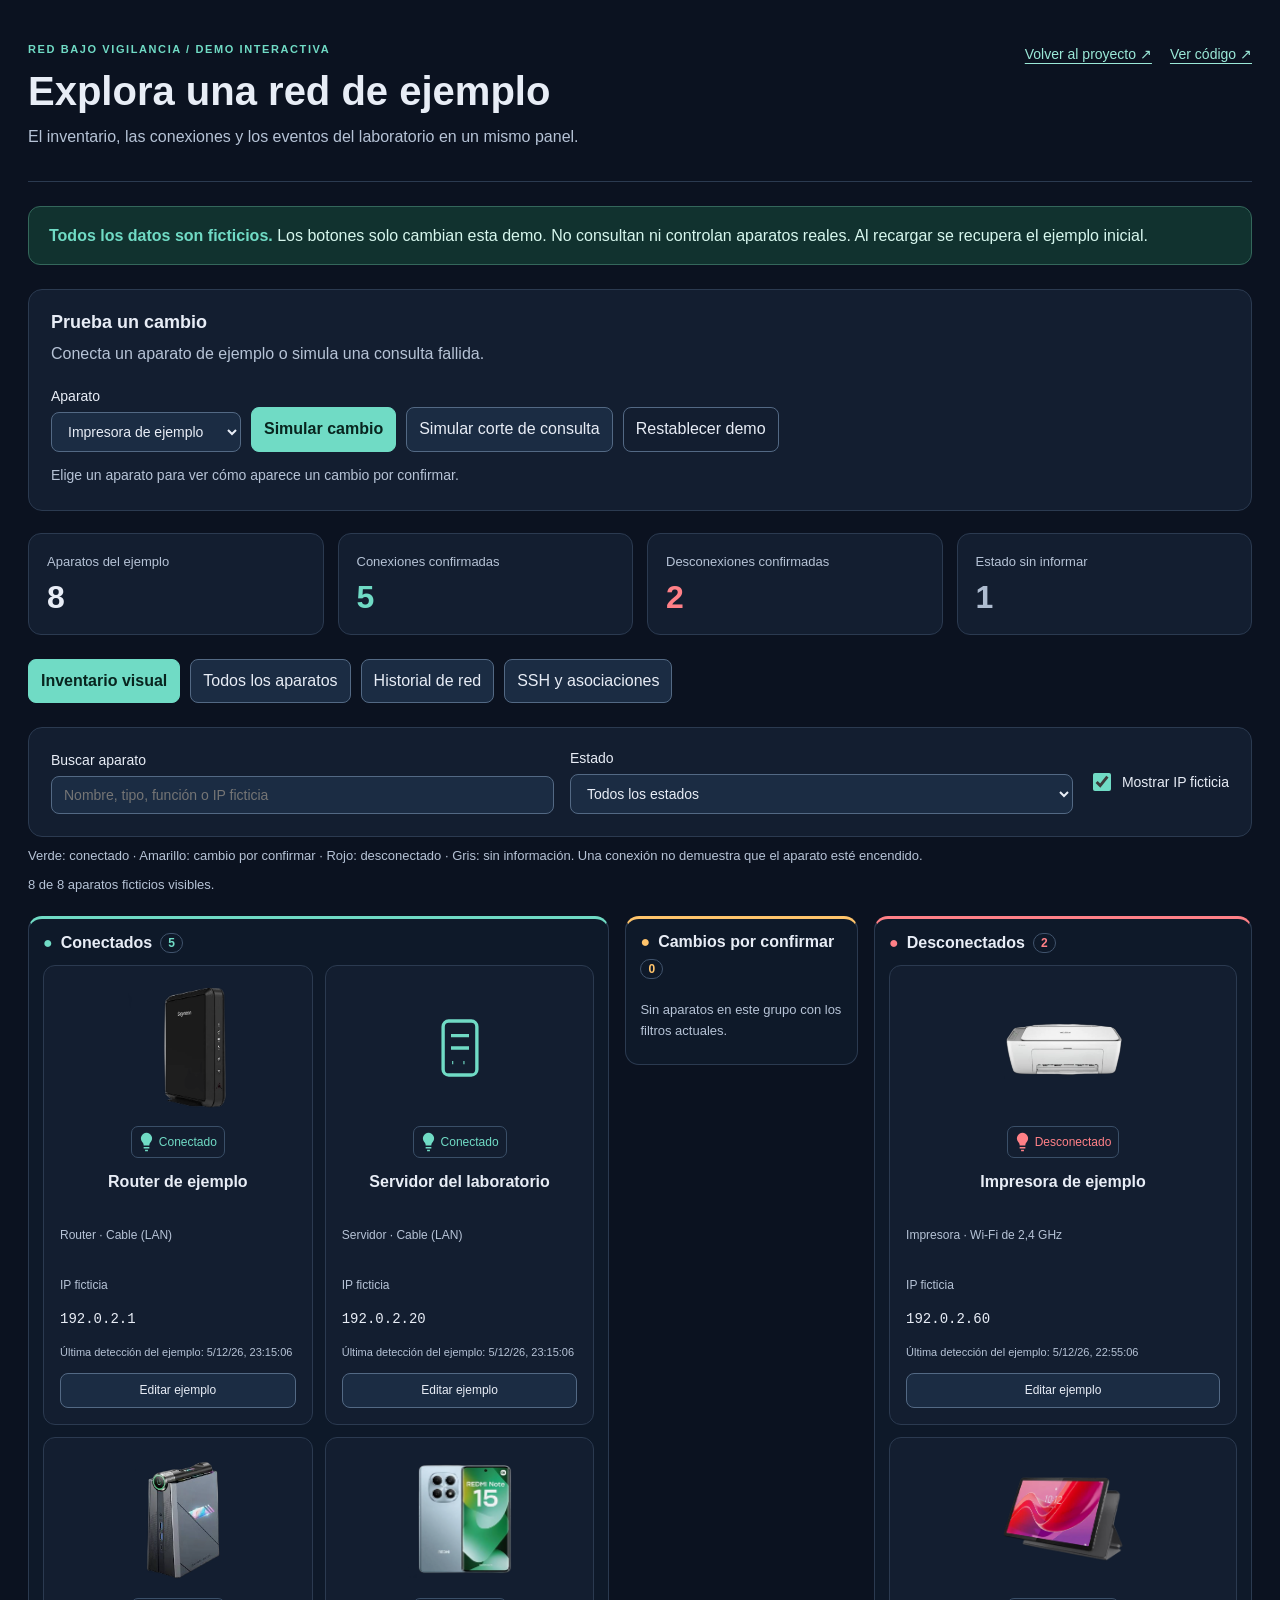
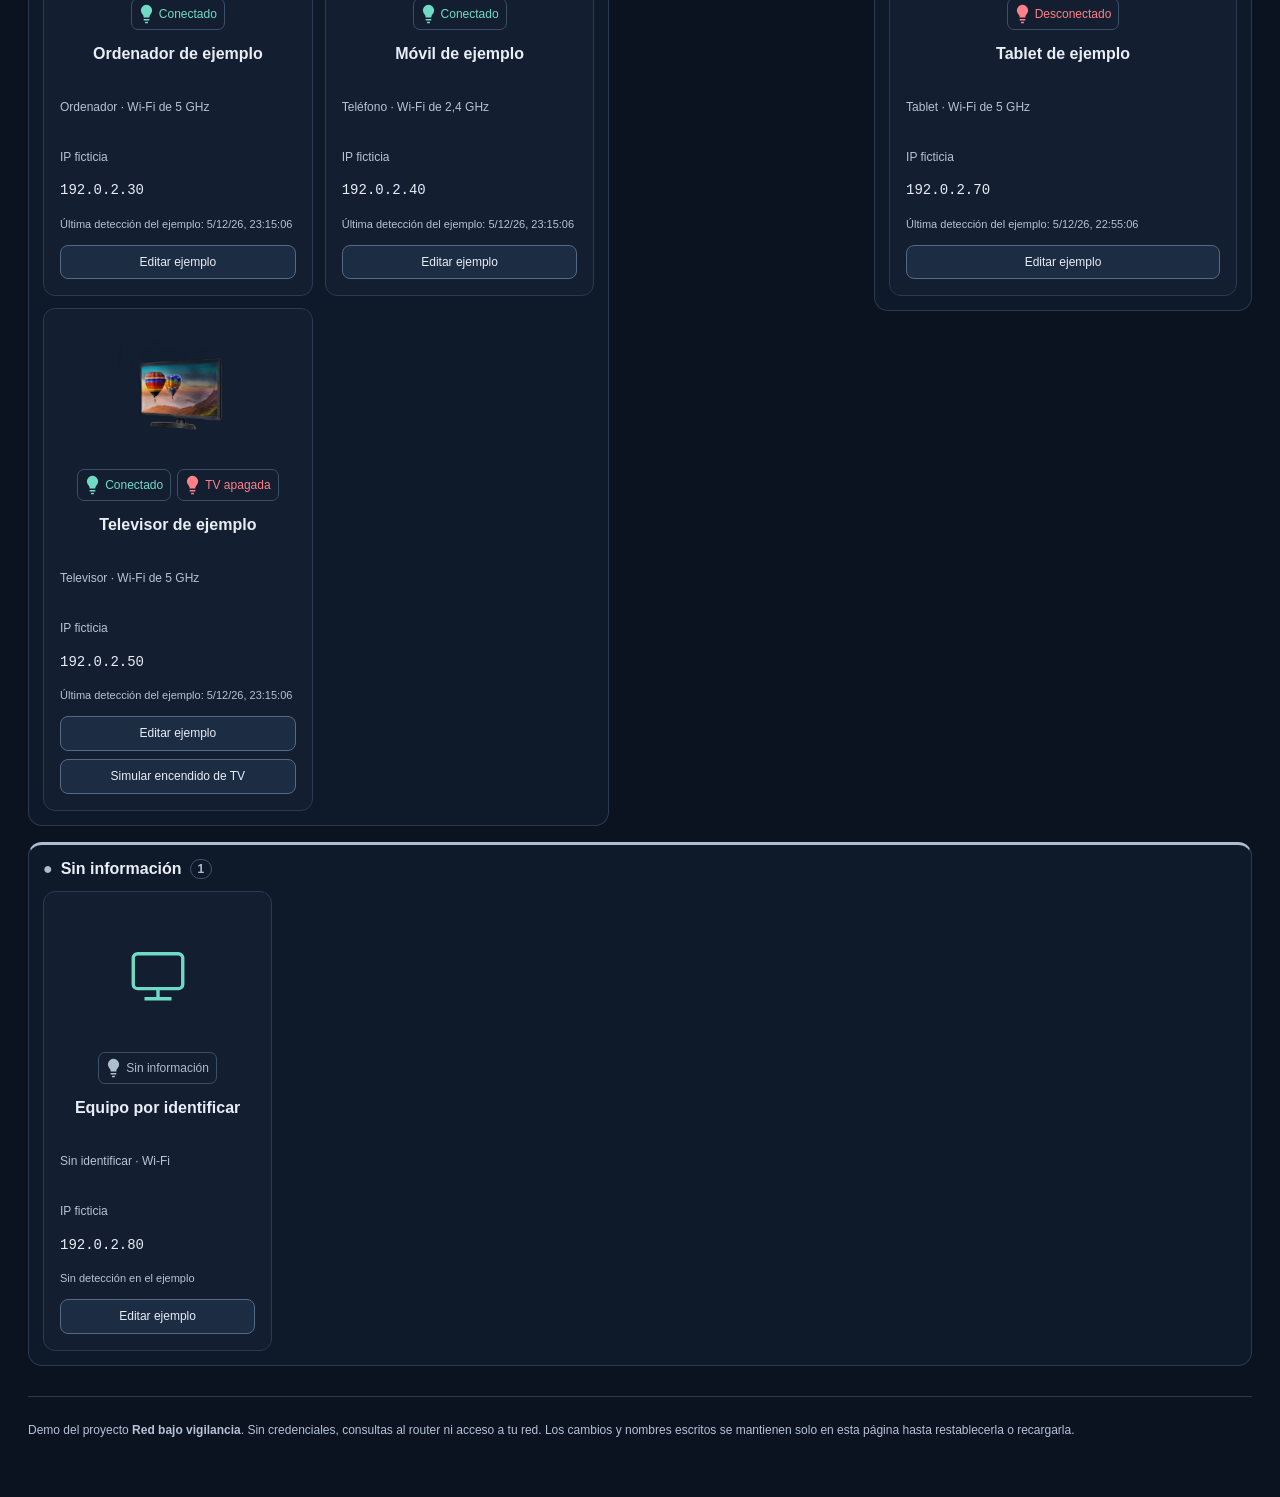
==== demo/index.html @ e88ab054 "Añadir demo interactiva aislada con datos ficticios" ====
<!doctype html>
<html lang="es">
<head>
  <meta charset="utf-8">
  <meta name="viewport" content="width=device-width,initial-scale=1">
  <meta name="description" content="Explora una red ficticia: inventario visual, cambios de conexión y asociaciones entre eventos SSH. Demo de Red bajo vigilancia.">
  <title>Demo · Red bajo vigilancia</title>
  <link rel="stylesheet" href="demo.css">
  <script type="module" src="app.mjs"></script>
</head>
<body>
<a class="skip" href="#contenido">Saltar al panel</a>
<header class="header">
  <div><p class="eyebrow">RED BAJO VIGILANCIA / DEMO INTERACTIVA</p><h1>Explora una red de ejemplo</h1><p>El inventario, las conexiones y los eventos del laboratorio en un mismo panel.</p></div>
  <div class="header-links"><a href="https://liernimurgoitio.net/project/red-bajo-vigilancia">Volver al proyecto ↗</a><a href="https://github.com/liernimurgoitio/red-bajo-vigilancia-publico">Ver código ↗</a></div>
</header>
<aside class="demo-notice"><strong>Todos los datos son ficticios.</strong> Los botones solo cambian esta demo. No consultan ni controlan aparatos reales. Al recargar se recupera el ejemplo inicial.</aside>
<section class="simulator" aria-labelledby="simulator-title">
  <div><h2 id="simulator-title">Prueba un cambio</h2><p>Conecta un aparato de ejemplo o simula una consulta fallida.</p></div>
  <div class="simulator-actions"><label>Aparato<select id="simulate-device"></select></label><button id="simulate-change" class="primary">Simular cambio</button><button id="simulate-error">Simular corte de consulta</button><button id="reset" class="subtle">Restablecer demo</button></div>
  <p id="simulation-message" class="status" role="status" aria-live="polite">Elige un aparato para ver cómo aparece un cambio por confirmar.</p>
</section>
<div class="stats" aria-label="Último estado confirmado del ejemplo"><section class="stat"><span>Aparatos del ejemplo</span><strong id="count-total">8</strong></section><section class="stat green"><span>Conexiones confirmadas</span><strong id="count-connected">5</strong></section><section class="stat red"><span>Desconexiones confirmadas</span><strong id="count-disconnected">2</strong></section><section class="stat gray"><span>Estado sin informar</span><strong id="count-unknown">1</strong></section></div>
<nav class="tabs" aria-label="Vistas de la demo" role="tablist"><button role="tab" id="tab-visual" aria-controls="view-visual" aria-selected="true">Inventario visual</button><button role="tab" id="tab-summary" aria-controls="view-summary" aria-selected="false" tabindex="-1">Todos los aparatos</button><button role="tab" id="tab-history" aria-controls="view-history" aria-selected="false" tabindex="-1">Historial de red</button><button role="tab" id="tab-ssh" aria-controls="view-ssh" aria-selected="false" tabindex="-1">SSH y asociaciones</button></nav>
<main id="contenido" tabindex="-1">
  <div id="connection-notice" class="connection-notice" role="status" hidden></div>
  <section id="view-visual" role="tabpanel" aria-labelledby="tab-visual">
    <div class="panel filters"><label>Buscar aparato<input id="visual-search" type="search" placeholder="Nombre, tipo, función o IP ficticia"></label><label>Estado<select id="visual-state"><option value="all">Todos los estados</option><option value="green">Conectados</option><option value="yellow">Cambios por confirmar</option><option value="red">Desconectados</option><option value="gray">Sin información</option></select></label><label class="check"><input id="show-ips" type="checkbox" checked> Mostrar IP ficticia</label></div>
    <p class="help">Verde: conectado · Amarillo: cambio por confirmar · Rojo: desconectado · Gris: sin información. Una conexión no demuestra que el aparato esté encendido.</p>
    <p id="visual-count" class="help" role="status"></p><div id="device-groups" class="groups"></div>
  </section>
  <section id="view-summary" role="tabpanel" aria-labelledby="tab-summary" hidden><div class="panel"><h2>Todos los aparatos de la demo</h2><p>Las direcciones 192.0.2.x son ejemplos de documentación. No corresponden a tu red.</p><div class="table-wrap"><table><caption>Inventario ficticio y último estado confirmado</caption><thead><tr><th>Aparato</th><th>Tipo y conexión</th><th>IP ficticia</th><th>Estado</th><th>Función</th><th>Editar</th></tr></thead><tbody id="summary-rows"></tbody></table></div></div></section>
  <section id="view-history" role="tabpanel" aria-labelledby="tab-history" hidden><div class="panel"><h2>Cambios de conexión simulados</h2><p>El historial conserva los ejemplos iniciales y los cambios que confirmas con el simulador. Un corte de consulta no inventa desconexiones.</p><div class="filters"><label>Buscar aparato<input id="history-search" type="search" placeholder="Nombre del aparato"></label><label>Tipo de cambio<select id="history-type"><option value="all">Todos</option><option value="conectado">Conexiones</option><option value="desconectado">Desconexiones</option></select></label></div><p id="history-count" class="help" role="status"></p><div class="table-wrap"><table><caption>Datos ficticios · horario de este navegador</caption><thead><tr><th>Fecha y hora</th><th>Aparato</th><th>Cambio</th></tr></thead><tbody id="history-rows"></tbody></table></div></div></section>
  <section id="view-ssh" role="tabpanel" aria-labelledby="tab-ssh" hidden><div class="panel"><div class="section-heading"><div><p class="eyebrow">LABORATORIO SSH / DATOS FICTICIOS</p><h2>Aprender con ejemplos</h2></div><label>Ejemplo<select id="ssh-scenario"><option value="parcial">Coincidencia parcial · 3 minutos</option><option value="confianza">Confianza del 100 % · 2 minutos</option><option value="repetidos">Mensajes repetidos · 1 minuto</option></select></label></div><p>Un mensaje representa un evento reconocido, no necesariamente una conexión distinta. No se analizan conexiones reales.</p><div class="stats ssh-stats"><section class="stat"><span>Mensajes</span><strong id="ssh-total"></strong></section><section class="stat green"><span>Accesos aceptados</span><strong id="ssh-accepted"></strong></section><section class="stat amber"><span>Sin completar</span><strong id="ssh-incomplete"></strong></section></div><h3>Mensajes por minuto</h3><svg id="ssh-chart" viewBox="0 0 760 240" role="img" aria-label="Mensajes ficticios por minuto"></svg><p class="help"><span class="green">● Acceso aceptado</span> · <span class="amber">● Conexión sin completar</span></p></div><div class="panel"><h2>Asociaciones entre eventos · ARM</h2><p id="arm-description"></p><div class="table-wrap"><table><caption>Coincidencias dentro del mismo minuto</caption><thead><tr><th>Asociación</th><th>Soporte</th><th>Confianza</th><th>Lift</th></tr></thead><tbody id="arm-rows"></tbody></table></div><p id="arm-empty" class="help"></p><p class="help"><strong>Soporte:</strong> minutos con ambos eventos. <strong>Confianza:</strong> proporción de minutos con el primero que incluyen el segundo. <strong>Lift:</strong> coincidencia comparada con la esperada si fueran independientes.</p><p class="help">Solo se cuentan minutos con eventos. La flecha no indica orden ni causa. Son ejemplos preparados para aprender: no identifican ataques.</p></div><div class="panel"><div class="section-heading"><h2>Eventos del ejemplo</h2><button id="download-csv">Descargar CSV ficticio</button></div><div class="table-wrap"><table><caption>Horario de este navegador</caption><thead><tr><th>Fecha y hora</th><th>Tipo de evento</th></tr></thead><tbody id="ssh-rows"></tbody></table></div></div></section>
</main>
<footer><p>Demo del proyecto <strong>Red bajo vigilancia</strong>. Sin credenciales, consultas al router ni acceso a tu red. Los cambios y nombres escritos se mantienen solo en esta página hasta restablecerla o recargarla.</p></footer>
<dialog id="edit-dialog" aria-labelledby="edit-title"><form id="edit-form"><h2 id="edit-title">Editar aparato de ejemplo</h2><p>El cambio solo modifica esta demo en tu navegador.</p><label>Nombre para la demo<input id="edit-name" maxlength="60" required autocomplete="off"></label><label>Para qué sirve<textarea id="edit-purpose" maxlength="160" rows="3" required></textarea></label><p id="edit-error" class="error" role="alert"></p><div class="dialog-actions"><button id="edit-cancel" type="button">Cancelar</button><button class="primary" type="submit">Guardar en la demo</button></div></form></dialog>
<noscript><p class="panel">La demo necesita JavaScript para mostrar los ejemplos interactivos. Puedes consultar el código y la documentación desde los enlaces de la cabecera.</p></noscript>
</body>
</html>
---- demo/demo.css ----
:root{font-family:Segoe UI,Arial,sans-serif;color-scheme:dark;background:#0b1220;color:#e8edf6;--panel:#131e30;--line:#2b3a50;--muted:#b6c3d6;--green:#70dbc5;--red:#ff8087;--amber:#ffc46b;--gray:#aebcd0}
*{box-sizing:border-box}[hidden]{display:none!important}body{margin:auto;max-width:1600px;padding:32px 28px}h1{font-size:clamp(28px,4vw,40px);line-height:1.15;margin:10px 0}h2{font-size:20px;margin:0 0 12px}h3{font-size:16px}p{color:var(--muted);line-height:1.65;margin:8px 0}a{color:#9ae8d7;text-underline-offset:4px}a:hover{color:#fff}button,input,select,textarea{font:inherit;color:inherit;background:#1b2c43;border:1px solid #536984;border-radius:8px;padding:10px 12px}button{cursor:pointer;line-height:1.4}button:hover{background:#29425d}button:disabled{opacity:.55;cursor:wait}button:focus-visible,a:focus-visible,input:focus-visible,select:focus-visible,textarea:focus-visible{outline:3px solid var(--green);outline-offset:4px}label{display:grid;gap:8px;font-size:14px}input,select,textarea{min-width:0;max-width:100%}textarea{resize:vertical}input[type=checkbox]{accent-color:var(--green);width:18px;height:18px}.primary{background:var(--green);border-color:var(--green);color:#08251f;font-weight:700}.primary:hover{background:#a0f3df}.subtle{background:transparent}.header{display:flex;align-items:start;justify-content:space-between;gap:24px;border-bottom:1px solid var(--line);padding-bottom:22px}.header-links{display:flex;gap:18px;flex-wrap:wrap;padding-top:14px;font-size:14px}.eyebrow{font-size:11px;letter-spacing:1.6px;font-weight:700;color:var(--green)}.demo-notice{background:#11322f;border:1px solid #34675b;border-radius:12px;padding:16px 20px;margin:24px 0;color:#d7f7ee;line-height:1.6}.demo-notice strong{color:var(--green)}.simulator,.panel{background:var(--panel);border:1px solid var(--line);padding:22px;border-radius:14px}.simulator{display:flex;flex-wrap:wrap;align-items:center;justify-content:space-between;gap:12px 24px}.simulator h2{font-size:18px;margin:0}.simulator-actions{display:flex;align-items:end;gap:10px;flex-wrap:wrap}.simulator-actions label{min-width:190px}.status{flex-basis:100%;font-size:14px;min-height:24px;margin:0}.stats{display:grid;grid-template-columns:repeat(4,minmax(0,1fr));gap:14px;margin:22px 0}.stat{background:var(--panel);border:1px solid var(--line);border-radius:13px;padding:18px}.stat span{font-size:13px;color:var(--muted)}.stat strong{display:block;font-size:32px;margin-top:9px}.green{color:var(--green)}.red{color:var(--red)}.amber{color:var(--amber)}.gray{color:var(--gray)}.tabs{display:flex;gap:10px;flex-wrap:wrap;margin:24px 0}.tabs [aria-selected=true]{background:var(--green);color:#08251f;border-color:var(--green);font-weight:700}.filters{display:flex;align-items:end;flex-wrap:wrap;gap:16px}.filters>label{flex:1;min-width:200px}.filters .check{display:flex;align-items:center;gap:8px;flex:0 0 auto;min-width:0;align-self:center}.help{font-size:13px}.groups{display:grid;grid-template-columns:minmax(0,2fr) minmax(185px,.8fr) minmax(0,1.3fr);align-items:start;gap:16px;margin:20px 0}.group{--group:var(--green);min-width:0;padding:14px;border:1px solid var(--line);border-top:3px solid var(--group);border-radius:14px;background:#0e1929}.group-yellow{--group:var(--amber)}.group-red{--group:var(--red)}.group-gray{--group:var(--gray);grid-column:1/-1}.group h2{display:flex;align-items:center;gap:8px;flex-wrap:wrap;font-size:16px}.group h2 .dot{color:var(--group)}.group .count{font-size:12px;color:var(--group);border:1px solid #40536c;padding:2px 7px;border-radius:20px}.group-content{display:grid;grid-template-columns:repeat(auto-fit,minmax(min(190px,100%),1fr));gap:12px}.group-gray .group-content{grid-template-columns:repeat(auto-fill,minmax(190px,1fr))}.tile{min-width:0;background:var(--panel);border:1px solid var(--line);border-radius:12px;padding:16px;display:flex;flex-direction:column;gap:12px}.picture{height:132px;display:flex;align-items:center;justify-content:center;color:var(--green)}.picture img{width:120px;height:120px;object-fit:contain}.picture svg{width:72px;height:72px}.tile h3{text-align:center;margin:0;line-height:1.45;min-height:44px;overflow-wrap:anywhere}.lamps{display:flex;justify-content:center;gap:6px;flex-wrap:wrap}.lamp{font-size:12px;display:inline-flex;align-items:center;gap:5px;border:1px solid #3a4f68;border-radius:7px;padding:5px 7px;line-height:1.35}.lamp svg{width:15px;height:20px;flex:none}.state-green{color:var(--green)}.state-red{color:var(--red)}.state-yellow{color:var(--amber)}.state-gray{color:var(--gray)}.tile p{font-size:12px;margin:0}.tile .ip{font-family:Consolas,monospace;font-size:14px;color:#e8edf6}.tile .meta{min-height:38px}.tile-actions{display:flex;flex-direction:column;gap:8px;margin-top:auto}.tile-actions button{font-size:12px;padding:8px}.tile .seen{font-size:11px}.empty{font-size:13px;margin:0;padding:8px 0}.connection-notice{border:1px solid var(--amber);color:var(--amber);background:#372b18;padding:16px;border-radius:12px;margin:16px 0}.table-wrap{max-height:480px;overflow:auto}table{border-collapse:separate;border-spacing:0;width:100%;text-align:left}caption{text-align:left;color:var(--muted);font-size:13px;padding:12px 0}th,td{padding:13px 10px;border-bottom:1px solid var(--line);font-size:14px;line-height:1.5}th{position:sticky;top:0;background:var(--panel);color:var(--muted);font-size:12px;z-index:1}#view-summary table{min-width:850px}#view-history table{min-width:530px}#view-ssh table{min-width:520px}#view-ssh .panel+.panel{margin-top:20px}.section-heading{display:flex;align-items:center;justify-content:space-between;gap:20px;flex-wrap:wrap}.section-heading label{min-width:240px}.ssh-stats{grid-template-columns:repeat(3,1fr)}#ssh-chart{width:100%;height:240px;display:block}footer{margin-top:30px;border-top:1px solid var(--line);padding:16px 0}footer p{font-size:12px}dialog{width:min(520px,94vw);max-height:90vh;overflow:auto;padding:26px;color:#e8edf6;background:var(--panel);border:1px solid #536984;border-radius:16px}dialog::backdrop{background:#030913dc}dialog label{margin-top:18px}dialog input,dialog textarea{width:100%}.dialog-actions{display:flex;justify-content:end;gap:10px;margin-top:24px}.error{color:#ffaaaa;min-height:20px;font-size:14px}.skip{position:absolute;top:-100px;padding:12px;background:#102e27;z-index:20}.skip:focus{top:10px}
@media(max-width:1100px){.simulator-actions{width:100%}.groups{grid-template-columns:minmax(0,1.4fr) minmax(160px,.8fr) minmax(0,1fr)}}
@media(max-width:850px){body{padding:24px 18px}.header{flex-direction:column;gap:4px}.groups{grid-template-columns:1fr}.group-gray{grid-column:auto}.group-content{grid-template-columns:repeat(auto-fill,minmax(190px,1fr))}.stats{grid-template-columns:repeat(2,minmax(0,1fr))}.filters>label{min-width:180px}.simulator-actions button{flex:1}.simulator-actions label{flex-basis:100%}}
@media(max-width:480px){body{padding:20px 12px}.panel,.simulator{padding:17px}.stat{padding:14px}.stat strong{font-size:28px}.tabs{gap:7px}.tabs button{flex:1;min-width:140px;font-size:13px}.group-content,.group-gray .group-content{grid-template-columns:1fr}.ssh-stats{grid-template-columns:1fr}.section-heading label{min-width:0;width:100%}.filters>label{min-width:0;flex-basis:100%}.header-links{font-size:13px}.simulator-actions button{min-width:130px}}
@media(prefers-reduced-motion:reduce){*{scroll-behavior:auto!important;transition:none!important}}
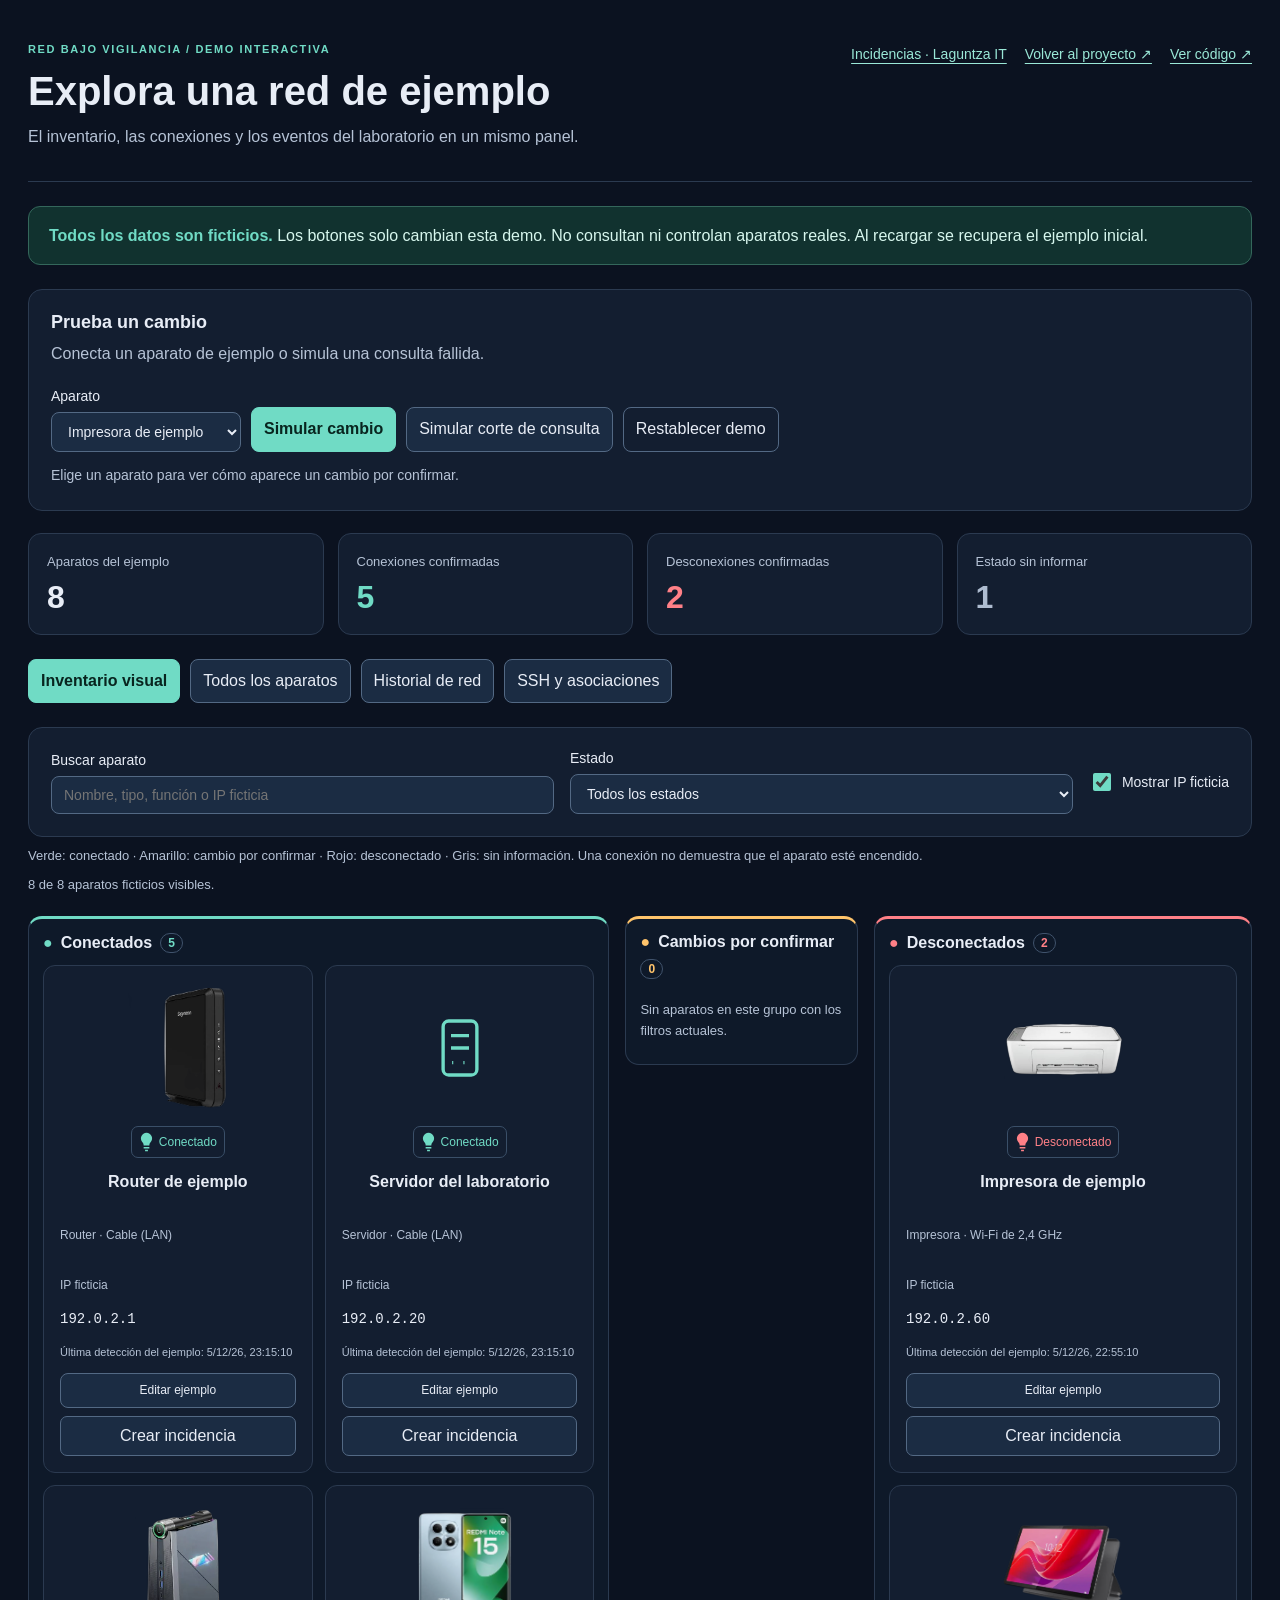
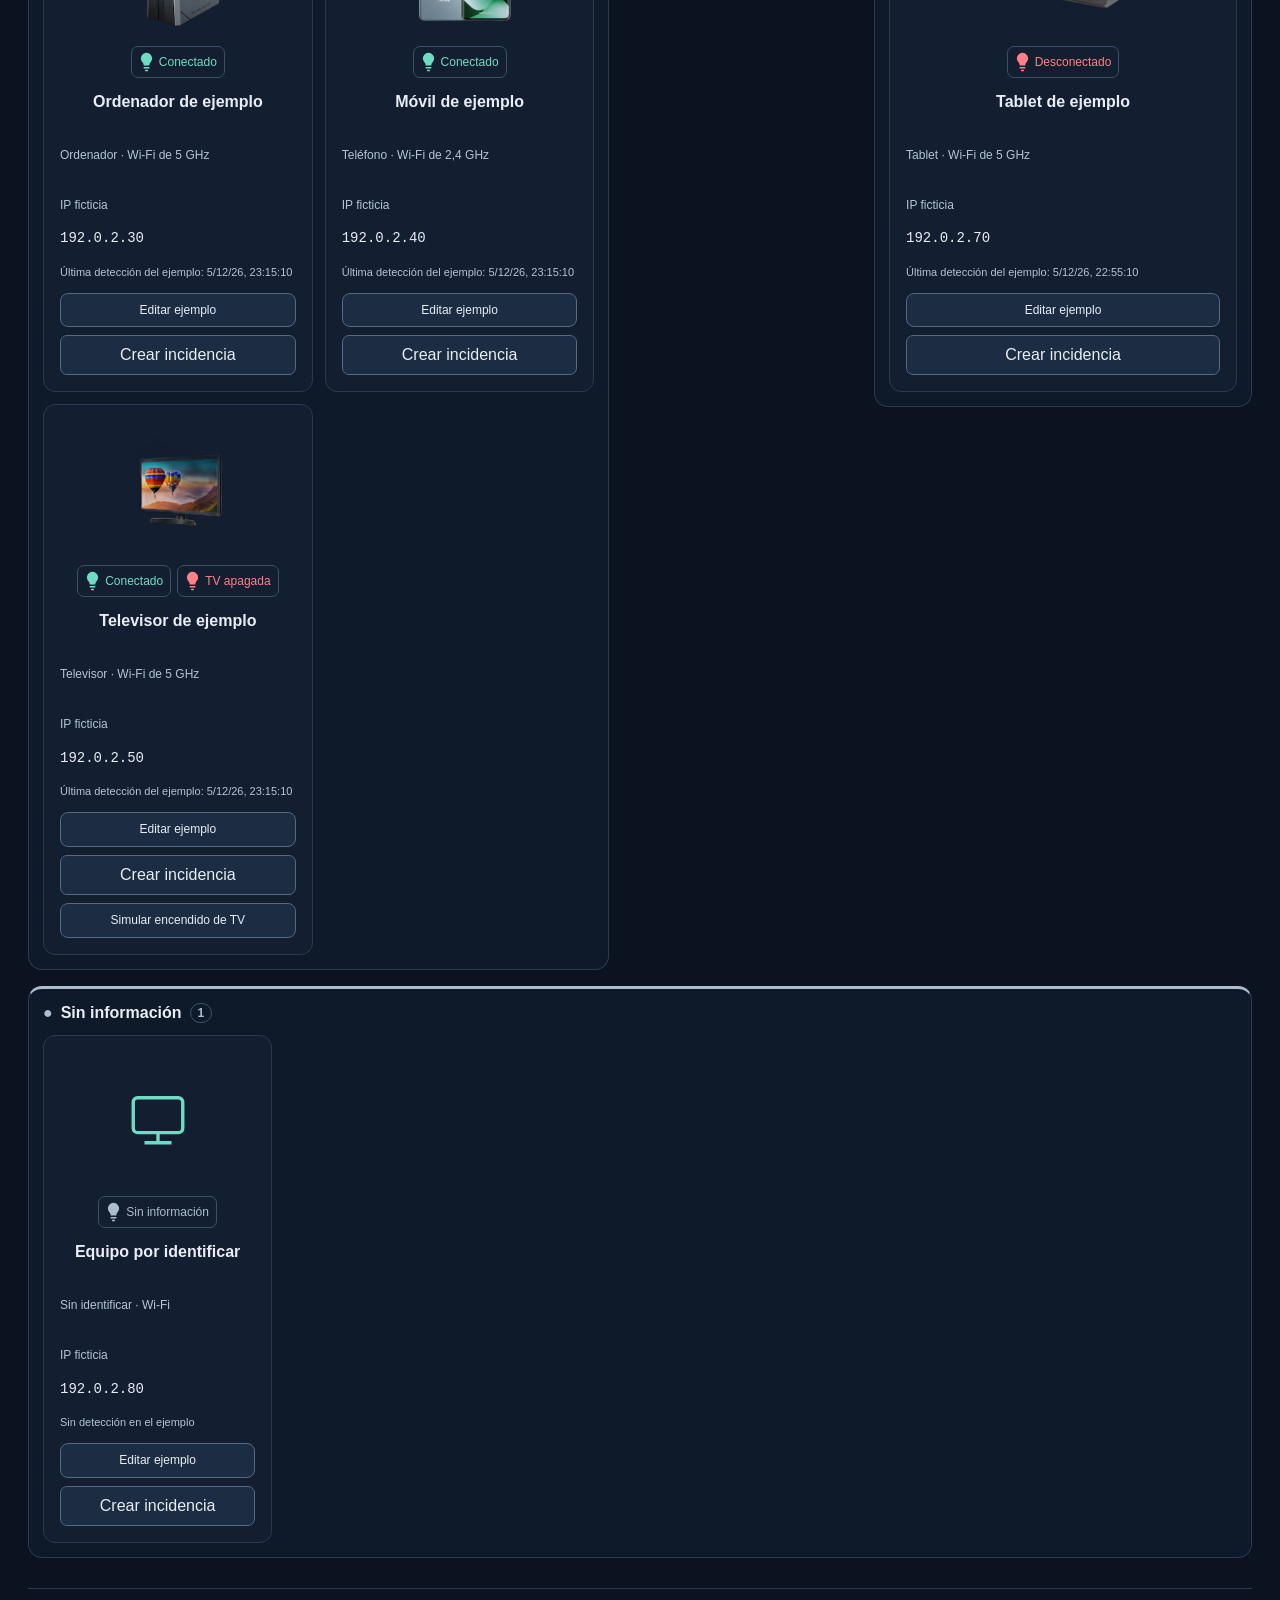
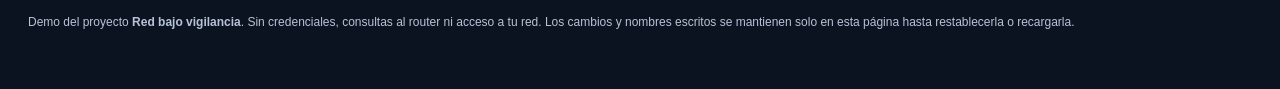
==== commit f87064de: "Integrar Laguntza IT y entregar una demo pública de incidencias" ====
--- a/demo/index.html
+++ b/demo/index.html
@@ -12,7 +12,7 @@
 <a class="skip" href="#contenido">Saltar al panel</a>
 <header class="header">
   <div><p class="eyebrow">RED BAJO VIGILANCIA / DEMO INTERACTIVA</p><h1>Explora una red de ejemplo</h1><p>El inventario, las conexiones y los eventos del laboratorio en un mismo panel.</p></div>
-  <div class="header-links"><a href="https://liernimurgoitio.net/project/red-bajo-vigilancia">Volver al proyecto ↗</a><a href="https://github.com/liernimurgoitio/red-bajo-vigilancia-publico">Ver código ↗</a></div>
+  <div class="header-links"><a href="soporte/">Incidencias · Laguntza IT</a><a href="https://liernimurgoitio.net/project/red-bajo-vigilancia">Volver al proyecto ↗</a><a href="https://github.com/liernimurgoitio/red-bajo-vigilancia-publico">Ver código ↗</a></div>
 </header>
 <aside class="demo-notice"><strong>Todos los datos son ficticios.</strong> Los botones solo cambian esta demo. No consultan ni controlan aparatos reales. Al recargar se recupera el ejemplo inicial.</aside>
 <section class="simulator" aria-labelledby="simulator-title">
--- a/demo/demo.css
+++ b/demo/demo.css
@@ -4,3 +4,5 @@
 @media(max-width:850px){body{padding:24px 18px}.header{flex-direction:column;gap:4px}.groups{grid-template-columns:1fr}.group-gray{grid-column:auto}.group-content{grid-template-columns:repeat(auto-fill,minmax(190px,1fr))}.stats{grid-template-columns:repeat(2,minmax(0,1fr))}.filters>label{min-width:180px}.simulator-actions button{flex:1}.simulator-actions label{flex-basis:100%}}
 @media(max-width:480px){body{padding:20px 12px}.panel,.simulator{padding:17px}.stat{padding:14px}.stat strong{font-size:28px}.tabs{gap:7px}.tabs button{flex:1;min-width:140px;font-size:13px}.group-content,.group-gray .group-content{grid-template-columns:1fr}.ssh-stats{grid-template-columns:1fr}.section-heading label{min-width:0;width:100%}.filters>label{min-width:0;flex-basis:100%}.header-links{font-size:13px}.simulator-actions button{min-width:130px}}
 @media(prefers-reduced-motion:reduce){*{scroll-behavior:auto!important;transition:none!important}}
+
+.support-link{display:flex;align-items:center;justify-content:center;min-height:40px;padding:9px 12px;border:1px solid #536984;border-radius:7px;background:#1b2c43;color:#e8edf6;text-align:center;text-decoration:none;font:inherit}.support-link:hover{background:#29425d}.support-link:focus-visible{outline:3px solid #70dbc5;outline-offset:3px}
